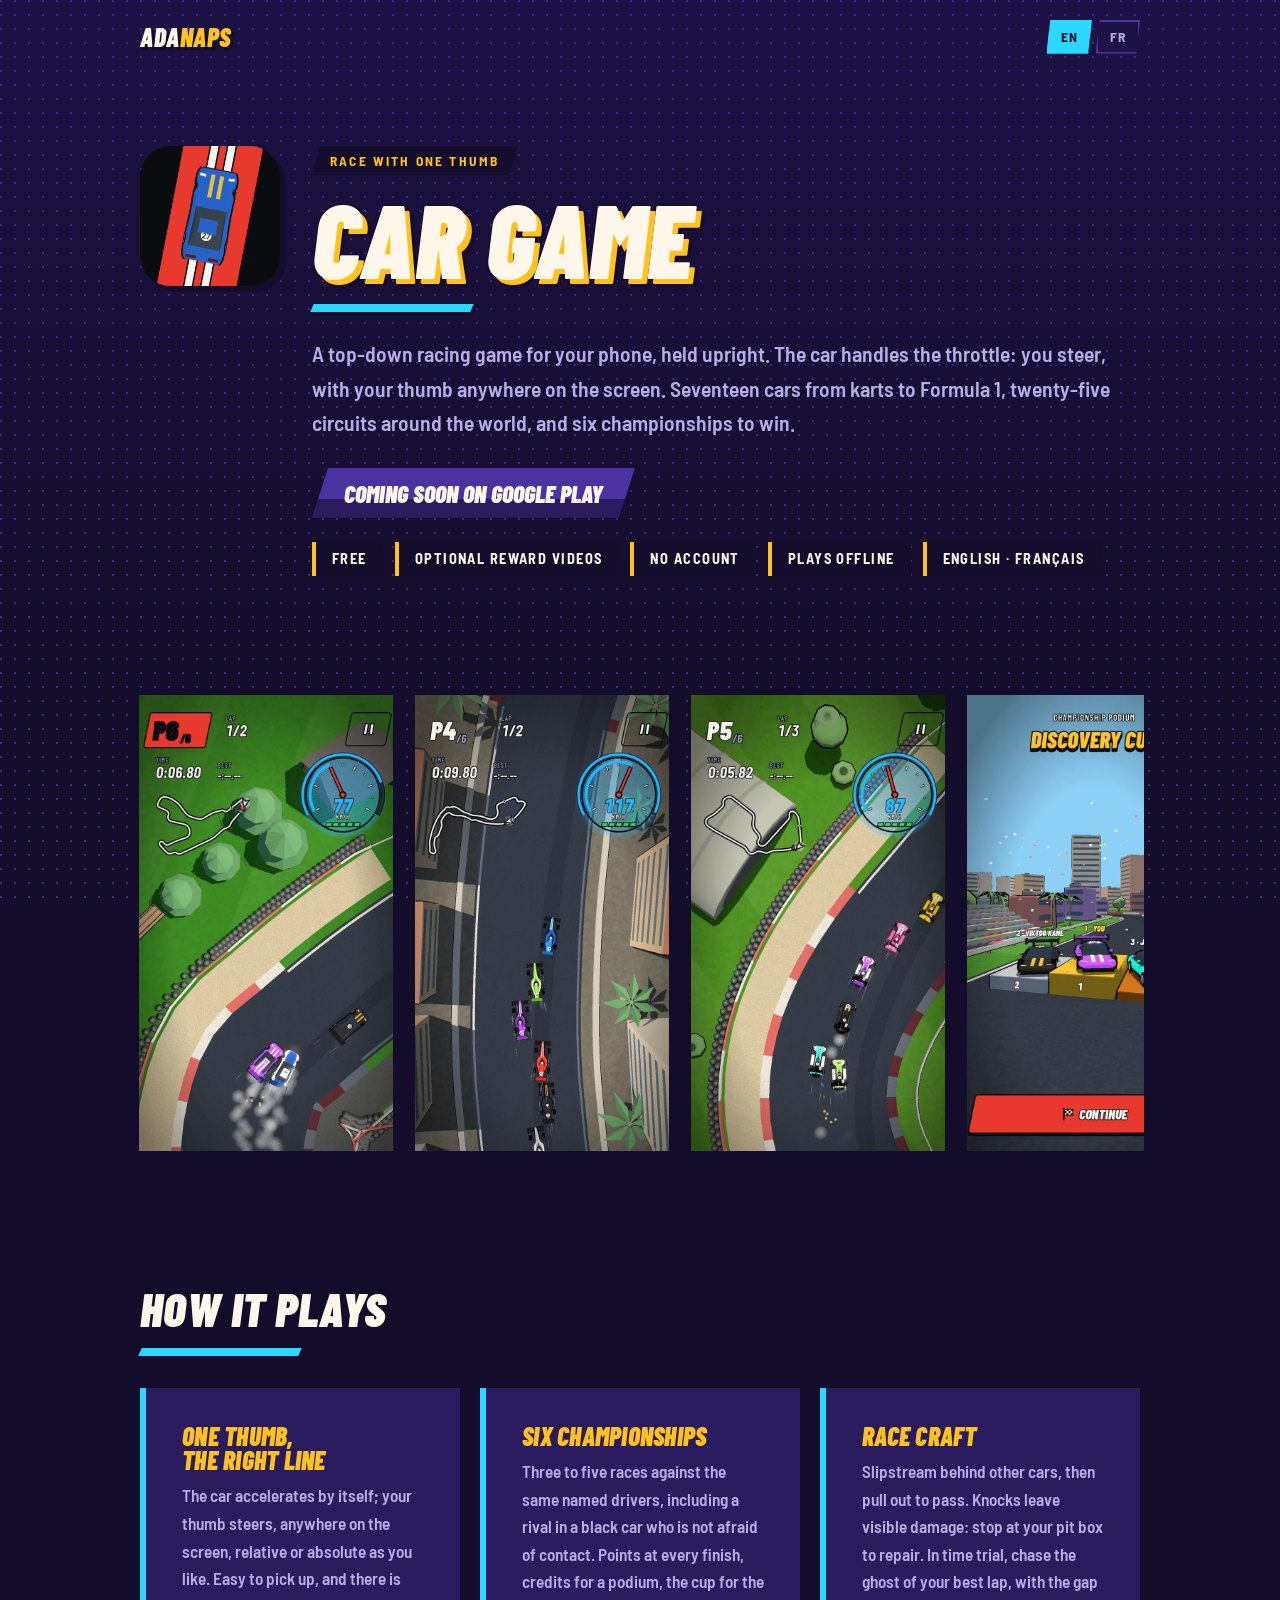
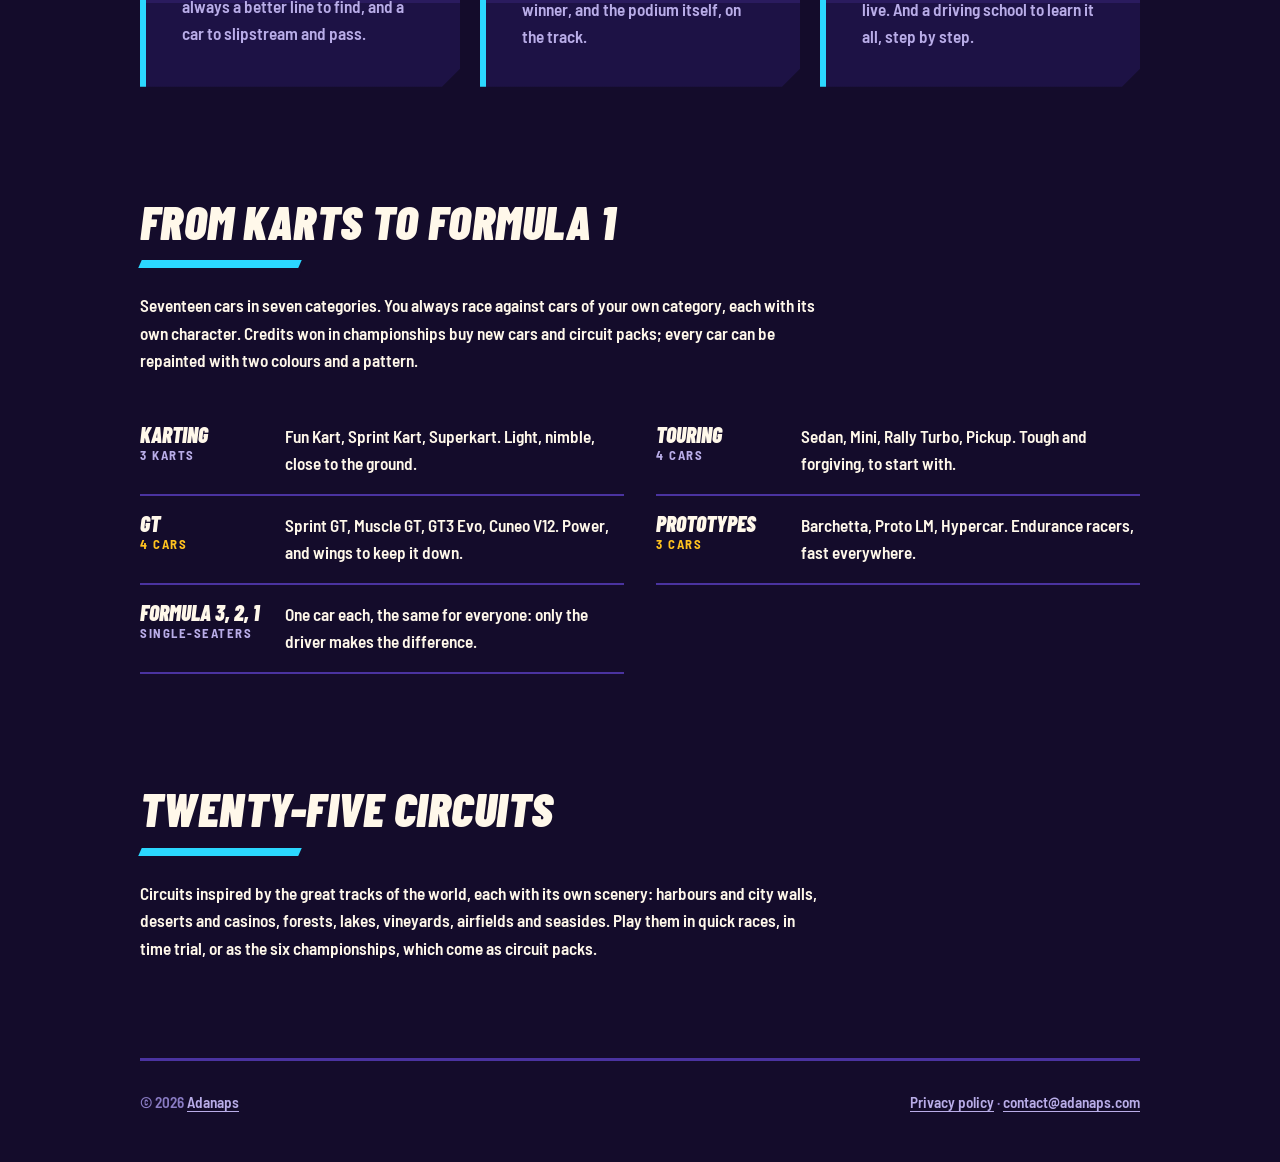
==== cargame/index.html @ efa06c3b "Car Game: the game's page, and its card on the studio page Co-Authored-By: Claude Opus 5.5 <noreply@" ====
<!doctype html>
<html lang="en">
<head>
	<meta charset="utf-8">
	<meta name="viewport" content="width=device-width, initial-scale=1, viewport-fit=cover">
	<title>Car Game · Top-down racing</title>
	<meta name="title-en" content="Car Game · Top-down racing">
	<meta name="title-fr" content="Car Game · Course vue de haut">
	<meta name="description" content="Car Game is a top-down racing game for Android, played with one thumb: 17 cars from karts to Formula 1, 25 circuits, six championships. Free, no account, plays offline.">
	<meta name="theme-color" content="#140c2b">
	<meta property="og:title" content="Car Game">
	<meta property="og:description" content="Race with one thumb. A top-down racing game for Android by Adanaps.">
	<meta property="og:image" content="https://adanaps.com/cargame/img/icon.png">
	<link rel="icon" href="/assets/favicon.png" type="image/png">
	<link rel="apple-touch-icon" href="/assets/apple-touch-icon.png">
	<link rel="preload" href="/assets/fonts/BarlowCondensed-BlackItalic.woff2" as="font" type="font/woff2" crossorigin>
	<link rel="stylesheet" href="/assets/site.css">
	<script src="/assets/site.js"></script>
</head>
<body>
	<header class="wrap top">
		<a class="wordmark" href="/">Ada<span>naps</span></a>
		<div class="lang" role="group" aria-label="Language">
			<button type="button" data-lang="en" aria-pressed="true">EN</button>
			<button type="button" data-lang="fr" aria-pressed="false">FR</button>
		</div>
	</header>

	<main class="wrap">
		<div class="game-hero">
			<img class="icon" src="img/icon.png" width="140" height="140" alt="The Car Game icon">
			<div>
				<span class="kicker l-en" lang="en">Race with one thumb</span>
				<span class="kicker l-fr" lang="fr">La course, d'un seul pouce</span>
				<h1 class="logo" style="margin-top: 14px;">Car Game</h1>
				<div class="slash"></div>
				<p class="lede l-en" lang="en">A top-down racing game for your phone, held upright. The car handles the throttle: you steer, with your thumb anywhere on the screen. Seventeen cars from karts to Formula 1, twenty-five circuits around the world, and six championships to win.</p>
				<p class="lede l-fr" lang="fr">Un jeu de course vu de haut, pour le téléphone tenu droit. La voiture gère l'accélérateur : tu diriges, le pouce n'importe où sur l'écran. Dix-sept voitures du kart à la Formule 1, vingt-cinq circuits autour du monde, et six championnats à gagner.</p>
				<div class="actions" style="margin-top: 28px;">
					<span class="button soon l-en" lang="en">Coming soon on Google Play</span>
					<span class="button soon l-fr" lang="fr">Bientôt sur Google Play</span>
				</div>
				<ul class="facts">
					<li class="l-en" lang="en">Free</li><li class="l-fr" lang="fr">Gratuit</li>
					<li class="l-en" lang="en">Optional reward videos</li><li class="l-fr" lang="fr">Vidéos récompensées facultatives</li>
					<li class="l-en" lang="en">No account</li><li class="l-fr" lang="fr">Sans compte</li>
					<li class="l-en" lang="en">Plays offline</li><li class="l-fr" lang="fr">Hors ligne</li>
					<li>English · Français</li>
				</ul>
			</div>
		</div>

		<section>
			<div class="shots l-en" lang="en" tabindex="0" aria-label="Screenshots">
				<img src="img/1-gt-en.webp" width="720" height="1280" loading="lazy" alt="A pack of GT cars in the first corner of the Ardennes circuit">
				<img src="img/2-formula-1-en.webp" width="720" height="1280" loading="lazy" alt="Formula 1 cars bumping wheels between the buildings of a city circuit">
				<img src="img/4-karting-en.webp" width="720" height="1280" loading="lazy" alt="Karts sliding through a corner, past the kerbs and the tyre walls">
				<img src="img/7-podium-en.webp" width="720" height="1280" loading="lazy" alt="The championship podium, under confetti">
				<img src="img/6-time-attack-en.webp" width="720" height="1280" loading="lazy" alt="Time trial: the ghost of the best lap, just behind the car">
				<img src="img/3-garage-en.webp" width="720" height="1280" loading="lazy" alt="The garage: the Hypercar on its turntable, with its stats">
				<img src="img/8-menu-en.webp" width="720" height="1280" loading="lazy" alt="The main menu, with a Formula 1 on its turntable">
			</div>
			<div class="shots l-fr" lang="fr" tabindex="0" aria-label="Captures d'écran">
				<img src="img/1-gt-fr.webp" width="720" height="1280" loading="lazy" alt="Un peloton de GT dans le premier virage du circuit des Ardennes">
				<img src="img/2-formula-1-fr.webp" width="720" height="1280" loading="lazy" alt="Des Formule 1 au contact entre les immeubles d'un circuit urbain">
				<img src="img/4-karting-fr.webp" width="720" height="1280" loading="lazy" alt="Des karts en glisse dans un virage, le long des vibreurs et des pneus">
				<img src="img/7-podium-fr.webp" width="720" height="1280" loading="lazy" alt="Le podium du championnat, sous les confettis">
				<img src="img/6-time-attack-fr.webp" width="720" height="1280" loading="lazy" alt="Le contre-la-montre : le fantôme du meilleur tour, juste derrière la voiture">
				<img src="img/3-garage-fr.webp" width="720" height="1280" loading="lazy" alt="Le garage : l'Hypercar sur son plateau, avec ses caractéristiques">
				<img src="img/8-menu-fr.webp" width="720" height="1280" loading="lazy" alt="Le menu principal, avec une Formule 1 sur son plateau">
			</div>
		</section>

		<section>
			<h2 class="l-en" lang="en">How it plays</h2>
			<h2 class="l-fr" lang="fr">Le jeu</h2>
			<div class="slash"></div>
			<div class="features">
				<div class="plate">
					<h3 class="l-en" lang="en">One thumb, the right line</h3>
					<h3 class="l-fr" lang="fr">Un pouce, la bonne trajectoire</h3>
					<p class="l-en" lang="en">The car accelerates by itself; your thumb steers, anywhere on the screen, relative or absolute as you like. Easy to pick up, and there is always a better line to find, and a car to slipstream and pass.</p>
					<p class="l-fr" lang="fr">La voiture accélère toute seule ; ton pouce dirige, n'importe où sur l'écran, en relatif ou en absolu, comme tu préfères. Facile à prendre en main, et il y a toujours une meilleure trajectoire à trouver, et une voiture à aspirer pour la doubler.</p>
				</div>
				<div class="plate">
					<h3 class="l-en" lang="en">Six championships</h3>
					<h3 class="l-fr" lang="fr">Six championnats</h3>
					<p class="l-en" lang="en">Three to five races against the same named drivers, including a rival in a black car who is not afraid of contact. Points at every finish, credits for a podium, the cup for the winner, and the podium itself, on the track.</p>
					<p class="l-fr" lang="fr">De trois à cinq courses face aux mêmes pilotes, dont un rival en voiture noire qui n'a pas peur du contact. Des points à chaque arrivée, des crédits pour un podium, la coupe pour le vainqueur, et le podium lui-même, sur la piste.</p>
				</div>
				<div class="plate">
					<h3 class="l-en" lang="en">Race craft</h3>
					<h3 class="l-fr" lang="fr">L'art de la course</h3>
					<p class="l-en" lang="en">Slipstream behind other cars, then pull out to pass. Knocks leave visible damage: stop at your pit box to repair. In time trial, chase the ghost of your best lap, with the gap live. And a driving school to learn it all, step by step.</p>
					<p class="l-fr" lang="fr">L'aspiration derrière les autres voitures, puis tu déboîtes pour doubler. Les chocs laissent des dégâts visibles : arrête-toi à ton stand pour réparer. En contre-la-montre, chasse le fantôme de ton meilleur tour, avec l'écart en direct. Et une auto-école pour tout apprendre, étape par étape.</p>
				</div>
			</div>
		</section>

		<section>
			<h2 class="l-en" lang="en">From karts to Formula 1</h2>
			<h2 class="l-fr" lang="fr">Du kart à la Formule 1</h2>
			<div class="slash"></div>
			<p class="l-en" lang="en">Seventeen cars in seven categories. You always race against cars of your own category, each with its own character. Credits won in championships buy new cars and circuit packs; every car can be repainted with two colours and a pattern.</p>
			<p class="l-fr" lang="fr">Dix-sept voitures dans sept catégories. Tu cours toujours contre des voitures de ta catégorie, chacune avec son caractère. Les crédits gagnés en championnat achètent de nouvelles voitures et des packs de circuits ; chaque voiture se repeint avec deux couleurs et un motif.</p>
			<ul class="ships">
				<li><b>Karting<span class="power">3 karts</span></b>
					<span class="l-en" lang="en">Fun Kart, Sprint Kart, Superkart. Light, nimble, close to the ground.</span>
					<span class="l-fr" lang="fr">Kart Loisir, Kart Sprint, Superkart. Légers, vifs, au ras du sol.</span></li>
				<li><b class="l-en" lang="en">Touring<span class="power">4 cars</span></b><b class="l-fr" lang="fr">Tourisme<span class="power">4 voitures</span></b>
					<span class="l-en" lang="en">Sedan, Mini, Rally Turbo, Pickup. Tough and forgiving, to start with.</span>
					<span class="l-fr" lang="fr">Berline, Mini, Rallye Turbo, Pick-up. Solides et indulgentes, pour débuter.</span></li>
				<li><b>GT<span class="power l-en" lang="en">4 cars</span><span class="power l-fr" lang="fr">4 voitures</span></b>
					<span class="l-en" lang="en">Sprint GT, Muscle GT, GT3 Evo, Cuneo V12. Power, and wings to keep it down.</span>
					<span class="l-fr" lang="fr">Sprint GT, Muscle GT, GT3 Evo, Cuneo V12. De la puissance, et des ailerons pour la garder au sol.</span></li>
				<li><b>Prototypes<span class="power l-en" lang="en">3 cars</span><span class="power l-fr" lang="fr">3 voitures</span></b>
					<span class="l-en" lang="en">Barchetta, Proto LM, Hypercar. Endurance racers, fast everywhere.</span>
					<span class="l-fr" lang="fr">Barchetta, Proto LM, Hypercar. Des voitures d'endurance, rapides partout.</span></li>
				<li><b class="l-en" lang="en">Formula 3, 2, 1<span class="power">Single-seaters</span></b><b class="l-fr" lang="fr">Formule 3, 2, 1<span class="power">Monoplaces</span></b>
					<span class="l-en" lang="en">One car each, the same for everyone: only the driver makes the difference.</span>
					<span class="l-fr" lang="fr">Une voiture chacune, la même pour tous : seul le pilote fait la différence.</span></li>
			</ul>
		</section>

		<section>
			<h2 class="l-en" lang="en">Twenty-five circuits</h2>
			<h2 class="l-fr" lang="fr">Vingt-cinq circuits</h2>
			<div class="slash"></div>
			<p class="l-en" lang="en">Circuits inspired by the great tracks of the world, each with its own scenery: harbours and city walls, deserts and casinos, forests, lakes, vineyards, airfields and seasides. Play them in quick races, in time trial, or as the six championships, which come as circuit packs.</p>
			<p class="l-fr" lang="fr">Des circuits inspirés des grands tracés du monde, chacun avec son décor : ports et remparts, déserts et casinos, forêts, lacs, vignes, aérodromes et bords de mer. À courir en course rapide, en contre-la-montre, ou dans les six championnats, qui sont autant de packs de circuits.</p>
		</section>
	</main>

	<footer class="wrap bottom">
		<span>© 2026 <a href="/">Adanaps</a></span>
		<span>
			<a href="privacy/" class="l-en" lang="en">Privacy policy</a>
			<a href="privacy/" class="l-fr" lang="fr">Politique de confidentialité</a>
			· <a href="mailto:contact@adanaps.com">contact@adanaps.com</a>
		</span>
	</footer>
</body>
</html>
---- assets/site.css ----
/* Adanaps: the colours, type and slanted plates of OVERPOWER, the studio's first game. */

@font-face {
	font-family: "Barlow Condensed";
	src: url("fonts/BarlowCondensed-BlackItalic.woff2") format("woff2");
	font-weight: 900;
	font-style: italic;
	font-display: swap;
}
@font-face {
	font-family: "Barlow Semi Condensed";
	src: url("fonts/BarlowSemiCondensed-SemiBold.woff2") format("woff2");
	font-weight: 600;
	font-display: swap;
}
@font-face {
	font-family: "Barlow Semi Condensed";
	src: url("fonts/BarlowSemiCondensed-Bold.woff2") format("woff2");
	font-weight: 700;
	font-display: swap;
}

:root {
	color-scheme: dark;
	--ink: #140c2b;
	--night: #2a1b5e;
	--night-shade: #1d1245;
	--night-light: #4a33a0;
	--dots: #3b2884;
	--text: #fff8ea;
	--mist: #b9ade8;
	--dim: #8a7cc4;
	--cyan: #2bd8ff;
	--amber: #ffc21f;
	--amber-shade: #e07800;
	--magenta: #ff4fbe;
	--display: "Barlow Condensed", "Arial Narrow", "Roboto Condensed", sans-serif-condensed, Impact, sans-serif;
	--body: "Barlow Semi Condensed", "Segoe UI", Roboto, "Helvetica Neue", Arial, sans-serif;
	--gutter: clamp(16px, 5vw, 40px);
	--slant: 4%;
}

* { box-sizing: border-box; }

html { background: var(--ink); }

body {
	margin: 0;
	background:
		radial-gradient(circle at 1px 1px, var(--dots) 1.2px, transparent 1.6px) 0 0 / 14px 14px,
		linear-gradient(180deg, var(--night-shade), var(--ink) 70%);
	background-attachment: fixed;
	color: var(--text);
	font: 600 1.075rem/1.6 var(--body);
	-webkit-font-smoothing: antialiased;
}

a { color: var(--cyan); text-underline-offset: 0.18em; }
a:hover { color: var(--text); }
img { max-width: 100%; height: auto; display: block; }

.wrap {
	max-width: 1080px;
	margin: 0 auto;
	padding-inline: var(--gutter);
}

/* --- Header and footer --- */

.top {
	display: flex;
	align-items: center;
	justify-content: space-between;
	gap: 16px;
	padding-block: 20px;
}
.wordmark {
	font: italic 900 1.6rem/1 var(--display);
	letter-spacing: 0.02em;
	text-transform: uppercase;
	color: var(--text);
	text-decoration: none;
	text-shadow: 3px 3px 0 var(--ink);
}
.wordmark span { color: var(--amber); }
.lang {
	display: flex;
	gap: 4px;
}
.lang button {
	font: 700 0.85rem/1 var(--body);
	letter-spacing: 0.08em;
	padding: 8px 12px;
	border: 2px solid var(--night-light);
	background: var(--night-shade);
	color: var(--mist);
	cursor: pointer;
	clip-path: polygon(8% 0, 100% 0, 92% 100%, 0 100%);
}
.lang button[aria-pressed="true"] {
	background: var(--cyan);
	border-color: var(--cyan);
	color: var(--ink);
}

.bottom {
	margin-top: 96px;
	padding-block: 32px 48px;
	/* The rule over the footer, as wide as the text under it. */
	background: linear-gradient(var(--night-light), var(--night-light)) top center / calc(100% - 2 * var(--gutter)) 3px no-repeat;
	color: var(--dim);
	font-size: 0.95rem;
	display: flex;
	flex-wrap: wrap;
	gap: 8px 32px;
	justify-content: space-between;
}
.bottom a { color: var(--mist); }

/* Both languages are in each page; the one not chosen is hidden. */
html:not(.fr) .l-fr, html.fr .l-en { display: none !important; }

/* --- Type --- */

h1, h2, h3, .display {
	font-family: var(--display);
	font-style: italic;
	font-weight: 900;
	text-transform: uppercase;
	line-height: 0.95;
	letter-spacing: 0.01em;
	text-wrap: balance;
	margin: 0;
}
h1 { font-size: clamp(3rem, 12vw, 6.5rem); }
h2 { font-size: clamp(2rem, 6vw, 3rem); }
h3 { font-size: 1.6rem; }

/* The logo's treatment: paper letters over a gold copy, outlined in ink. */
.logo {
	color: var(--text);
	text-shadow:
		0.045em 0.045em 0 var(--amber),
		0.075em 0.075em 0 var(--ink);
	-webkit-text-stroke: 0.02em var(--ink);
	paint-order: stroke fill;
}

.kicker {
	display: inline-block;
	font: 700 0.85rem/1 var(--body);
	letter-spacing: 0.16em;
	text-transform: uppercase;
	color: var(--amber);
	background: var(--ink);
	padding: 8px 18px;
	clip-path: polygon(4% 0, 100% 0, 96% 100%, 0 100%);
}

.lede {
	font-size: clamp(1.15rem, 2.6vw, 1.35rem);
	color: var(--mist);
	max-width: 38em;
	margin: 0;
}

p { max-width: 40em; }

/* The slash under a heading. */
.slash {
	width: 160px;
	height: 8px;
	margin-block: 16px 24px;
	background: var(--cyan);
	box-shadow: 4px 4px 0 var(--ink);
	transform: skewX(-24deg);
}

/* --- Plates --- */

.plate {
	position: relative;
	/* Flat fill, with the shade tone on the lower part, as the game draws its plates. */
	background: linear-gradient(180deg, var(--night) 72%, var(--night-shade) 72%);
	padding: clamp(20px, 4vw, 36px);
	border-left: 6px solid var(--cyan);
	clip-path: polygon(0 0, 100% 0, 100% calc(100% - 18px), calc(100% - 18px) 100%, 0 100%);
}

.button {
	display: inline-flex;
	align-items: center;
	gap: 10px;
	font: italic 900 1.5rem/1 var(--display);
	text-transform: uppercase;
	text-decoration: none;
	color: var(--ink);
	background: linear-gradient(180deg, var(--cyan) 62%, #1597d8 62%);
	padding: 14px 32px 12px;
	clip-path: polygon(5% 0, 100% 0, 95% 100%, 0 100%);
}
.button:hover { color: var(--ink); filter: brightness(1.08); }
.button.soon {
	background: linear-gradient(180deg, var(--night-light) 62%, var(--night) 62%);
	color: var(--text);
	cursor: default;
}

section { margin-top: clamp(64px, 10vw, 112px); }

/* --- Studio page --- */

.hero { padding-block: clamp(48px, 10vw, 120px) 0; }
.hero h1 { margin-top: 16px; }

.game-card {
	display: grid;
	grid-template-columns: auto 1fr;
	gap: clamp(20px, 4vw, 40px);
	align-items: center;
	text-decoration: none;
	color: inherit;
}
.game-card:hover h3 { color: var(--amber); }
.game-card + .game-card { margin-top: 24px; }
.game-card img {
	width: clamp(96px, 20vw, 160px);
	border-radius: 22%;
	box-shadow: 6px 6px 0 var(--ink);
}
.game-card > div { min-width: 0; }
.game-card p { margin: 8px 0 0; color: var(--mist); }
.game-card .tag { color: var(--amber); font: 700 0.85rem/1 var(--body); letter-spacing: 0.14em; text-transform: uppercase; }

/* --- Game page --- */

.game-hero {
	display: grid;
	grid-template-columns: minmax(0, 1fr);
	gap: 32px;
	padding-top: clamp(32px, 6vw, 72px);
}
.game-hero .icon {
	width: clamp(96px, 18vw, 140px);
	border-radius: 22%;
	box-shadow: 6px 6px 0 var(--ink);
}
.game-hero .actions { display: flex; flex-wrap: wrap; gap: 12px 20px; align-items: center; }
.game-hero .note { color: var(--dim); font-size: 0.95rem; }

.shots {
	display: grid;
	grid-auto-flow: column;
	grid-auto-columns: min(62vw, 260px);
	gap: 16px;
	overflow-x: auto;
	scroll-snap-type: x mandatory;
	padding: 4px 4px 20px;
	margin-inline: -4px;
}
.shots img {
	scroll-snap-align: start;
	aspect-ratio: 9 / 16;
	object-fit: cover;
	width: 100%;
	border: 3px solid var(--ink);
	box-shadow: 6px 6px 0 var(--ink);
}

.features {
	display: grid;
	grid-template-columns: repeat(auto-fit, minmax(min(100%, 300px), 1fr));
	gap: 20px;
	margin-top: 32px;
}
.features .plate h3 { color: var(--amber); margin-bottom: 10px; }
.features .plate p { margin: 0; color: var(--mist); }

.ships {
	list-style: none;
	padding: 0;
	margin: 32px 0 0;
	display: grid;
	grid-template-columns: repeat(auto-fit, minmax(min(100%, 320px), 1fr));
	gap: 0 32px;
}
.ships li {
	display: grid;
	grid-template-columns: 7.5em minmax(0, 1fr);
	gap: 16px;
	padding-block: 16px;
	border-bottom: 2px solid var(--night-light);
}
.ships b {
	font: italic 900 1.35rem/1.1 var(--display);
	text-transform: uppercase;
}
.ships .power {
	display: block;
	font: 700 0.8rem/1.3 var(--body);
	letter-spacing: 0.12em;
	text-transform: uppercase;
	color: var(--amber);
}
.ships span:last-child { color: var(--mist); }

.facts {
	display: flex;
	flex-wrap: wrap;
	gap: 12px;
	padding: 0;
	margin: 24px 0 0;
	list-style: none;
}
.facts li {
	font: 700 0.9rem/1 var(--body);
	letter-spacing: 0.1em;
	text-transform: uppercase;
	padding: 10px 16px;
	background: var(--ink);
	color: var(--text);
	border-left: 4px solid var(--amber);
}

/* --- Policy page --- */

.policy { max-width: 46em; }
.policy h2 { font-size: clamp(1.6rem, 4.5vw, 2.2rem); margin-top: 48px; color: var(--amber); }
.policy li { margin-block: 6px; }
.policy .updated { color: var(--dim); }

@media (min-width: 820px) {
	.game-hero { grid-template-columns: auto minmax(0, 1fr); align-items: start; }
}
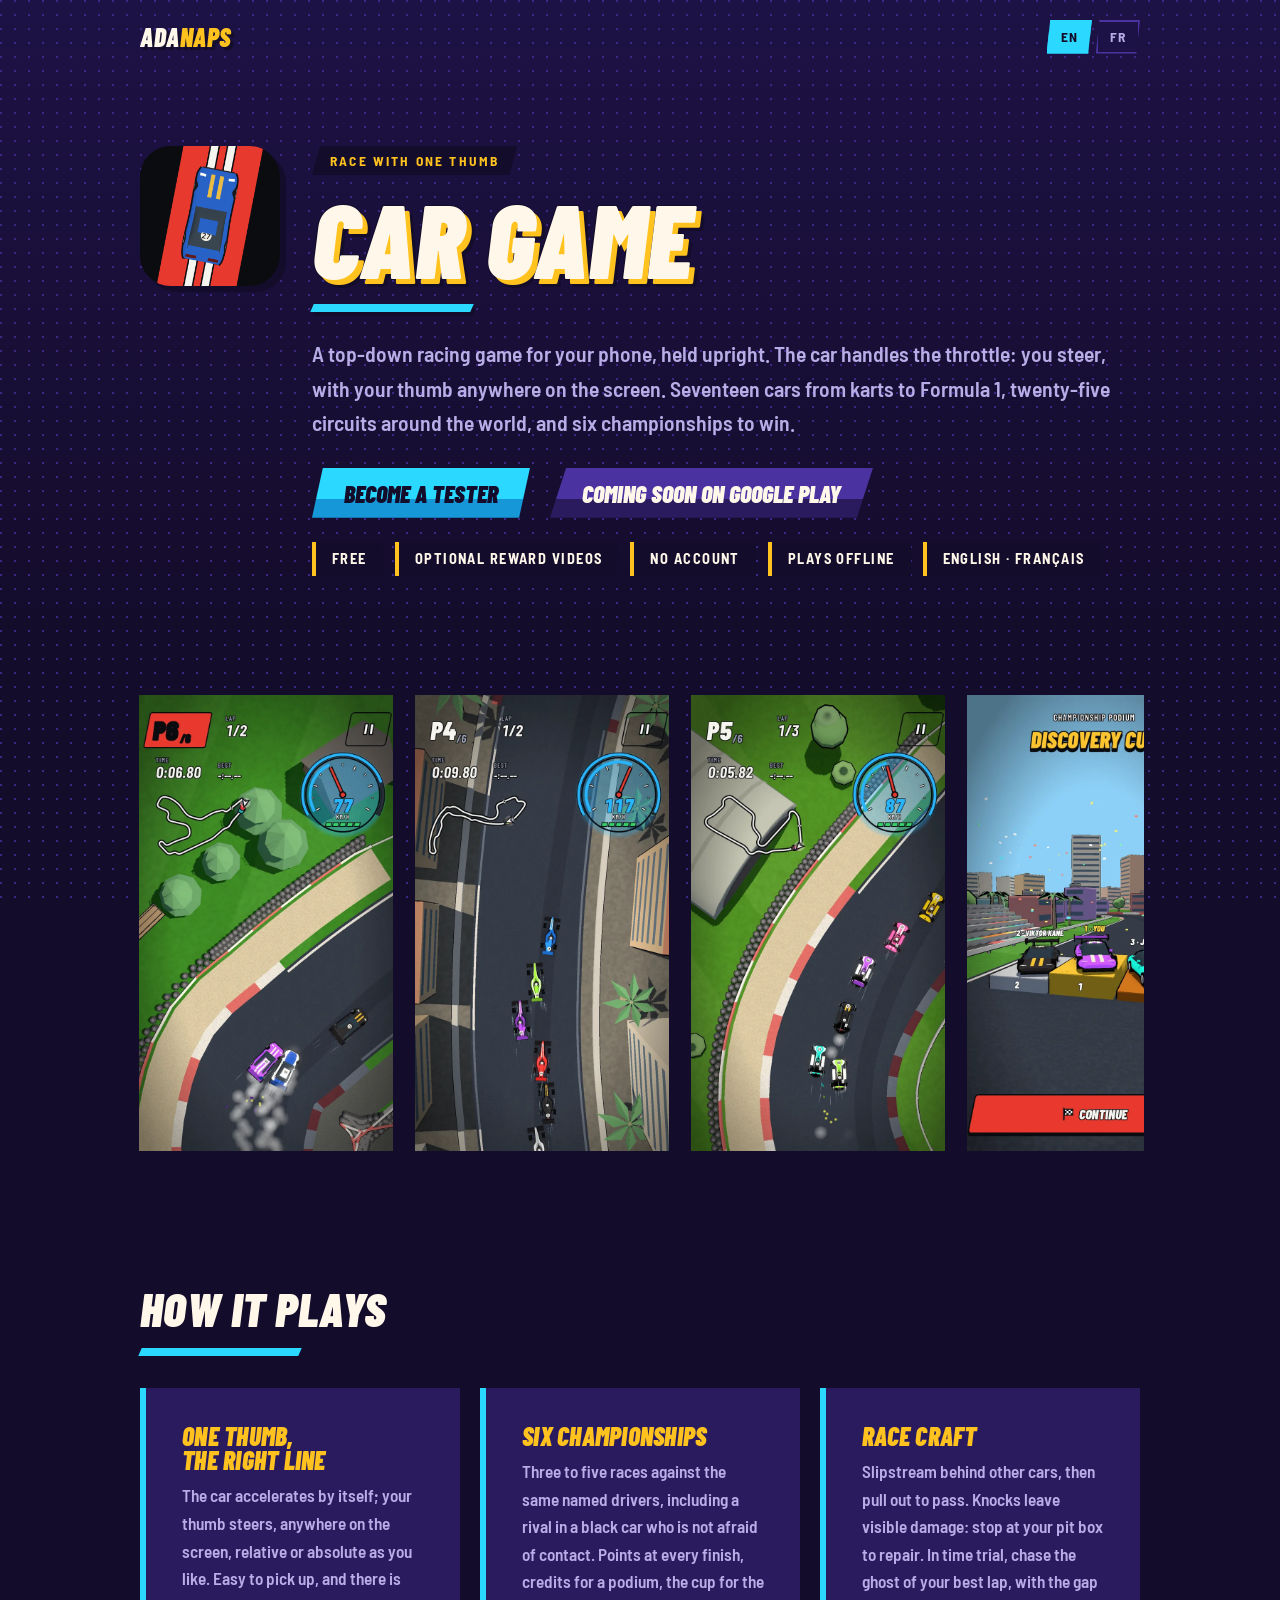
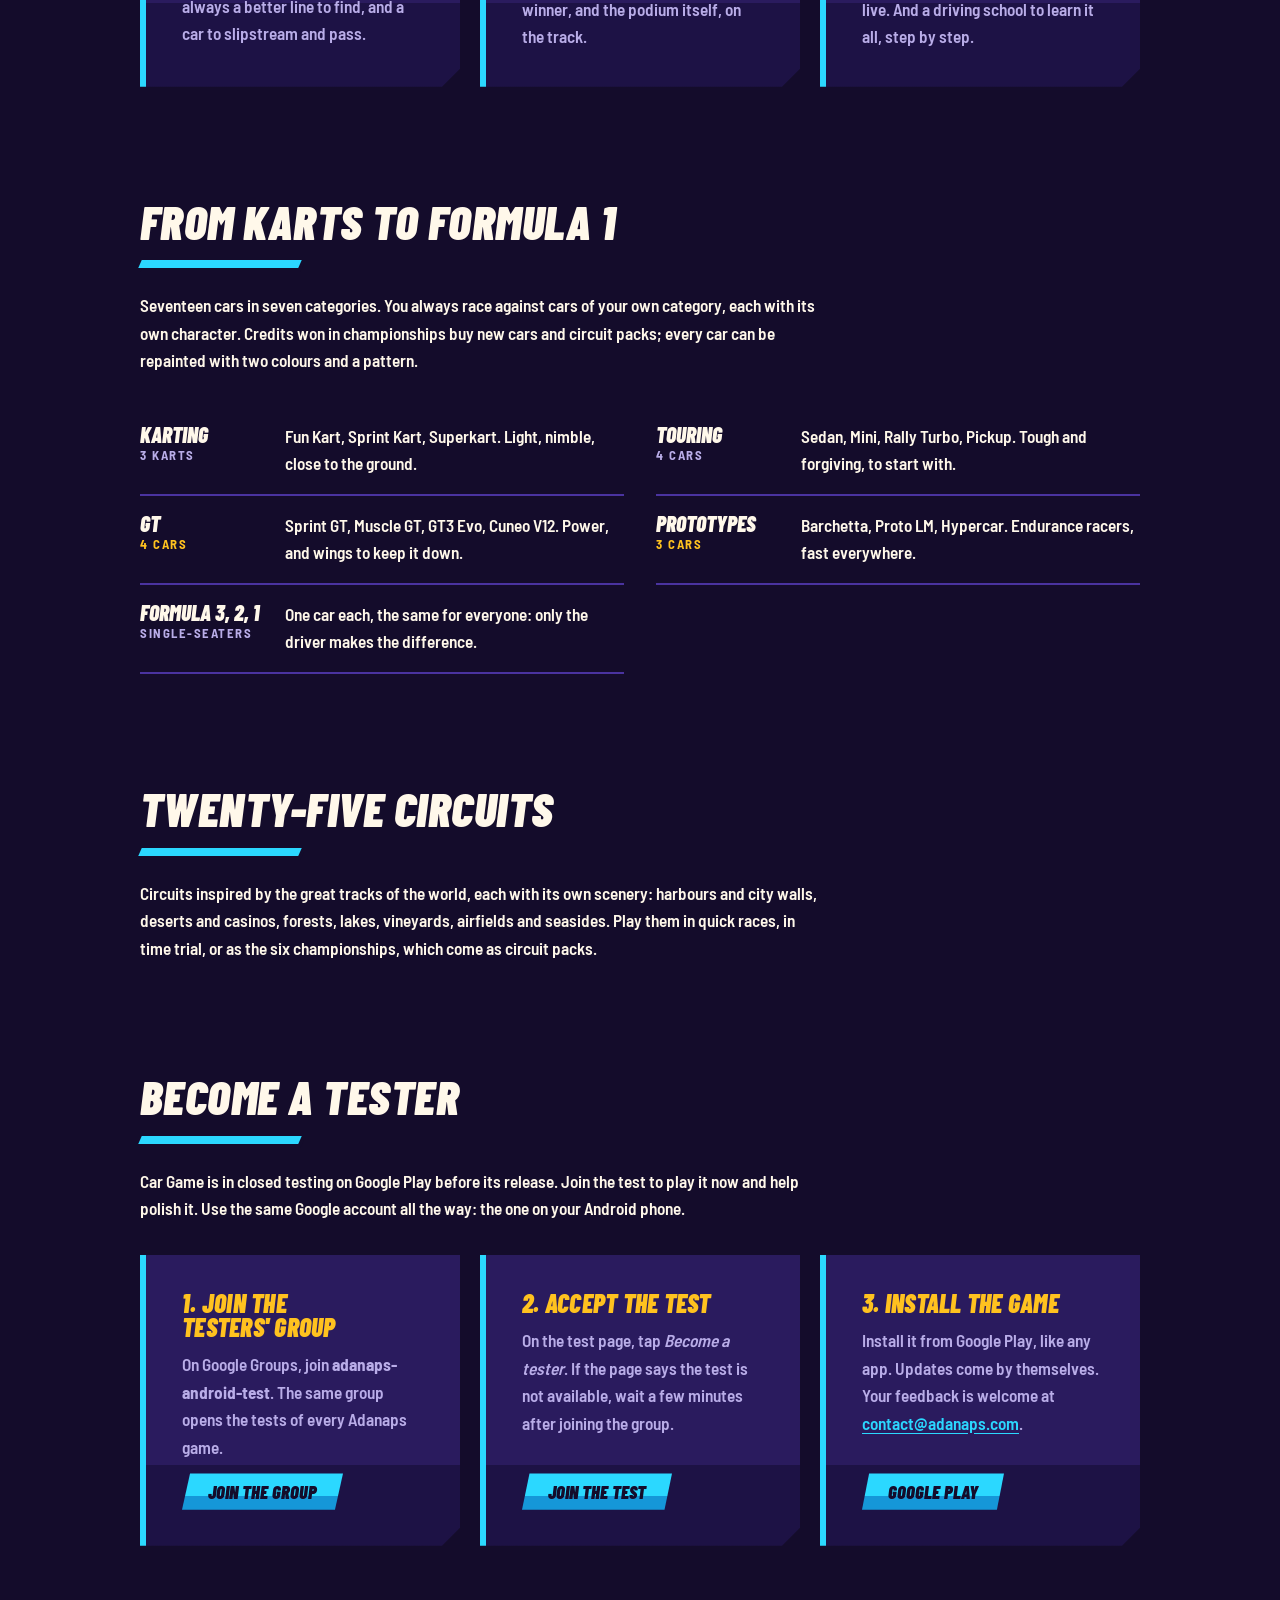
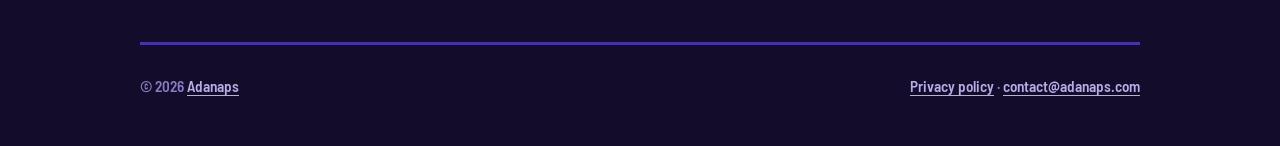
==== commit 5bb220ff: "Become a tester: closed test steps on both game pages, links on the cards Each game page gets a "Bec" ====
--- a/cargame/index.html
+++ b/cargame/index.html
@@ -37,6 +37,7 @@
 				<p class="lede l-en" lang="en">A top-down racing game for your phone, held upright. The car handles the throttle: you steer, with your thumb anywhere on the screen. Seventeen cars from karts to Formula 1, twenty-five circuits around the world, and six championships to win.</p>
 				<p class="lede l-fr" lang="fr">Un jeu de course vu de haut, pour le téléphone tenu droit. La voiture gère l'accélérateur : tu diriges, le pouce n'importe où sur l'écran. Dix-sept voitures du kart à la Formule 1, vingt-cinq circuits autour du monde, et six championnats à gagner.</p>
 				<div class="actions" style="margin-top: 28px;">
+					<a class="button" href="#test"><span class="l-en" lang="en">Become a tester</span><span class="l-fr" lang="fr">Deviens testeur</span></a>
 					<span class="button soon l-en" lang="en">Coming soon on Google Play</span>
 					<span class="button soon l-fr" lang="fr">Bientôt sur Google Play</span>
 				</div>
@@ -129,6 +130,36 @@
 			<p class="l-en" lang="en">Circuits inspired by the great tracks of the world, each with its own scenery: harbours and city walls, deserts and casinos, forests, lakes, vineyards, airfields and seasides. Play them in quick races, in time trial, or as the six championships, which come as circuit packs.</p>
 			<p class="l-fr" lang="fr">Des circuits inspirés des grands tracés du monde, chacun avec son décor : ports et remparts, déserts et casinos, forêts, lacs, vignes, aérodromes et bords de mer. À courir en course rapide, en contre-la-montre, ou dans les six championnats, qui sont autant de packs de circuits.</p>
 		</section>
+		<section id="test">
+			<h2 class="l-en" lang="en">Become a tester</h2>
+			<h2 class="l-fr" lang="fr">Deviens testeur</h2>
+			<div class="slash"></div>
+			<p class="l-en" lang="en">Car Game is in closed testing on Google Play before its release. Join the test to play it now and help polish it. Use the same Google account all the way: the one on your Android phone.</p>
+			<p class="l-fr" lang="fr">Car Game est en test fermé sur Google Play avant sa sortie. Rejoins le test pour y jouer dès maintenant et aider à le peaufiner. Utilise le même compte Google du début à la fin : celui de ton téléphone Android.</p>
+			<ol class="steps">
+				<li class="plate">
+					<h3 class="l-en" lang="en">Join the testers' group</h3>
+					<h3 class="l-fr" lang="fr">Rejoins le groupe des testeurs</h3>
+					<p class="l-en" lang="en">On Google Groups, join <b>adanaps-android-test</b>. The same group opens the tests of every Adanaps game.</p>
+					<p class="l-fr" lang="fr">Sur Google Groups, rejoins <b>adanaps-android-test</b>. Le même groupe ouvre les tests de tous les jeux Adanaps.</p>
+					<a class="button small" href="https://groups.google.com/g/adanaps-android-test"><span class="l-en" lang="en">Join the group</span><span class="l-fr" lang="fr">Rejoindre le groupe</span></a>
+				</li>
+				<li class="plate">
+					<h3 class="l-en" lang="en">Accept the test</h3>
+					<h3 class="l-fr" lang="fr">Accepte le test</h3>
+					<p class="l-en" lang="en">On the test page, tap <em>Become a tester</em>. If the page says the test is not available, wait a few minutes after joining the group.</p>
+					<p class="l-fr" lang="fr">Sur la page du test, touche <em>Devenir testeur</em>. Si la page dit que le test n'est pas disponible, attends quelques minutes après avoir rejoint le groupe.</p>
+					<a class="button small" href="https://play.google.com/apps/testing/com.adanaps.cargame"><span class="l-en" lang="en">Join the test</span><span class="l-fr" lang="fr">Rejoindre le test</span></a>
+				</li>
+				<li class="plate">
+					<h3 class="l-en" lang="en">Install the game</h3>
+					<h3 class="l-fr" lang="fr">Installe le jeu</h3>
+					<p class="l-en" lang="en">Install it from Google Play, like any app. Updates come by themselves. Your feedback is welcome at <a href="mailto:contact@adanaps.com">contact@adanaps.com</a>.</p>
+					<p class="l-fr" lang="fr">Installe-le depuis Google Play, comme n'importe quelle appli. Les mises à jour arrivent toutes seules. Tes retours sont les bienvenus à <a href="mailto:contact@adanaps.com">contact@adanaps.com</a>.</p>
+					<a class="button small" href="https://play.google.com/store/apps/details?id=com.adanaps.cargame"><span class="l-en" lang="en">Google Play</span><span class="l-fr" lang="fr">Google Play</span></a>
+				</li>
+			</ol>
+		</section>
 	</main>
 
 	<footer class="wrap bottom">
--- a/assets/site.css
+++ b/assets/site.css
@@ -200,6 +200,7 @@
 	clip-path: polygon(5% 0, 100% 0, 95% 100%, 0 100%);
 }
 .button:hover { color: var(--ink); filter: brightness(1.08); }
+.button.small { font-size: 1.15rem; padding: 10px 26px 8px; }
 .button.soon {
 	background: linear-gradient(180deg, var(--night-light) 62%, var(--night) 62%);
 	color: var(--text);
@@ -221,7 +222,21 @@
 	text-decoration: none;
 	color: inherit;
 }
+.game-card { position: relative; }
 .game-card:hover h3 { color: var(--amber); }
+/* Le titre est le lien du jeu, sur toute la carte ; « Deviens testeur » passe au-dessus. */
+.game-card h3 a { color: inherit; text-decoration: none; }
+.game-card h3 a::after { content: ""; position: absolute; inset: 0; }
+.game-card .tester {
+	position: relative;
+	z-index: 1;
+	display: inline-block;
+	margin-top: 12px;
+	color: var(--cyan);
+	font: 700 0.95rem/1 var(--body);
+	letter-spacing: 0.08em;
+	text-transform: uppercase;
+}
 .game-card + .game-card { margin-top: 24px; }
 .game-card img {
 	width: clamp(96px, 20vw, 160px);
@@ -332,3 +347,20 @@
 @media (min-width: 820px) {
 	.game-hero { grid-template-columns: auto minmax(0, 1fr); align-items: start; }
 }
+
+/* --- Test fermé : trois étapes numérotées --- */
+
+.steps {
+	list-style: none;
+	counter-reset: step;
+	padding: 0;
+	margin: 32px 0 0;
+	display: grid;
+	grid-template-columns: repeat(auto-fit, minmax(min(100%, 280px), 1fr));
+	gap: 20px;
+}
+.steps li { counter-increment: step; display: flex; flex-direction: column; gap: 12px; }
+.steps h3 { color: var(--amber); }
+.steps h3::before { content: counter(step) ". "; }
+.steps p { margin: 0; color: var(--mist); flex: 1; }
+.steps .button { align-self: flex-start; }
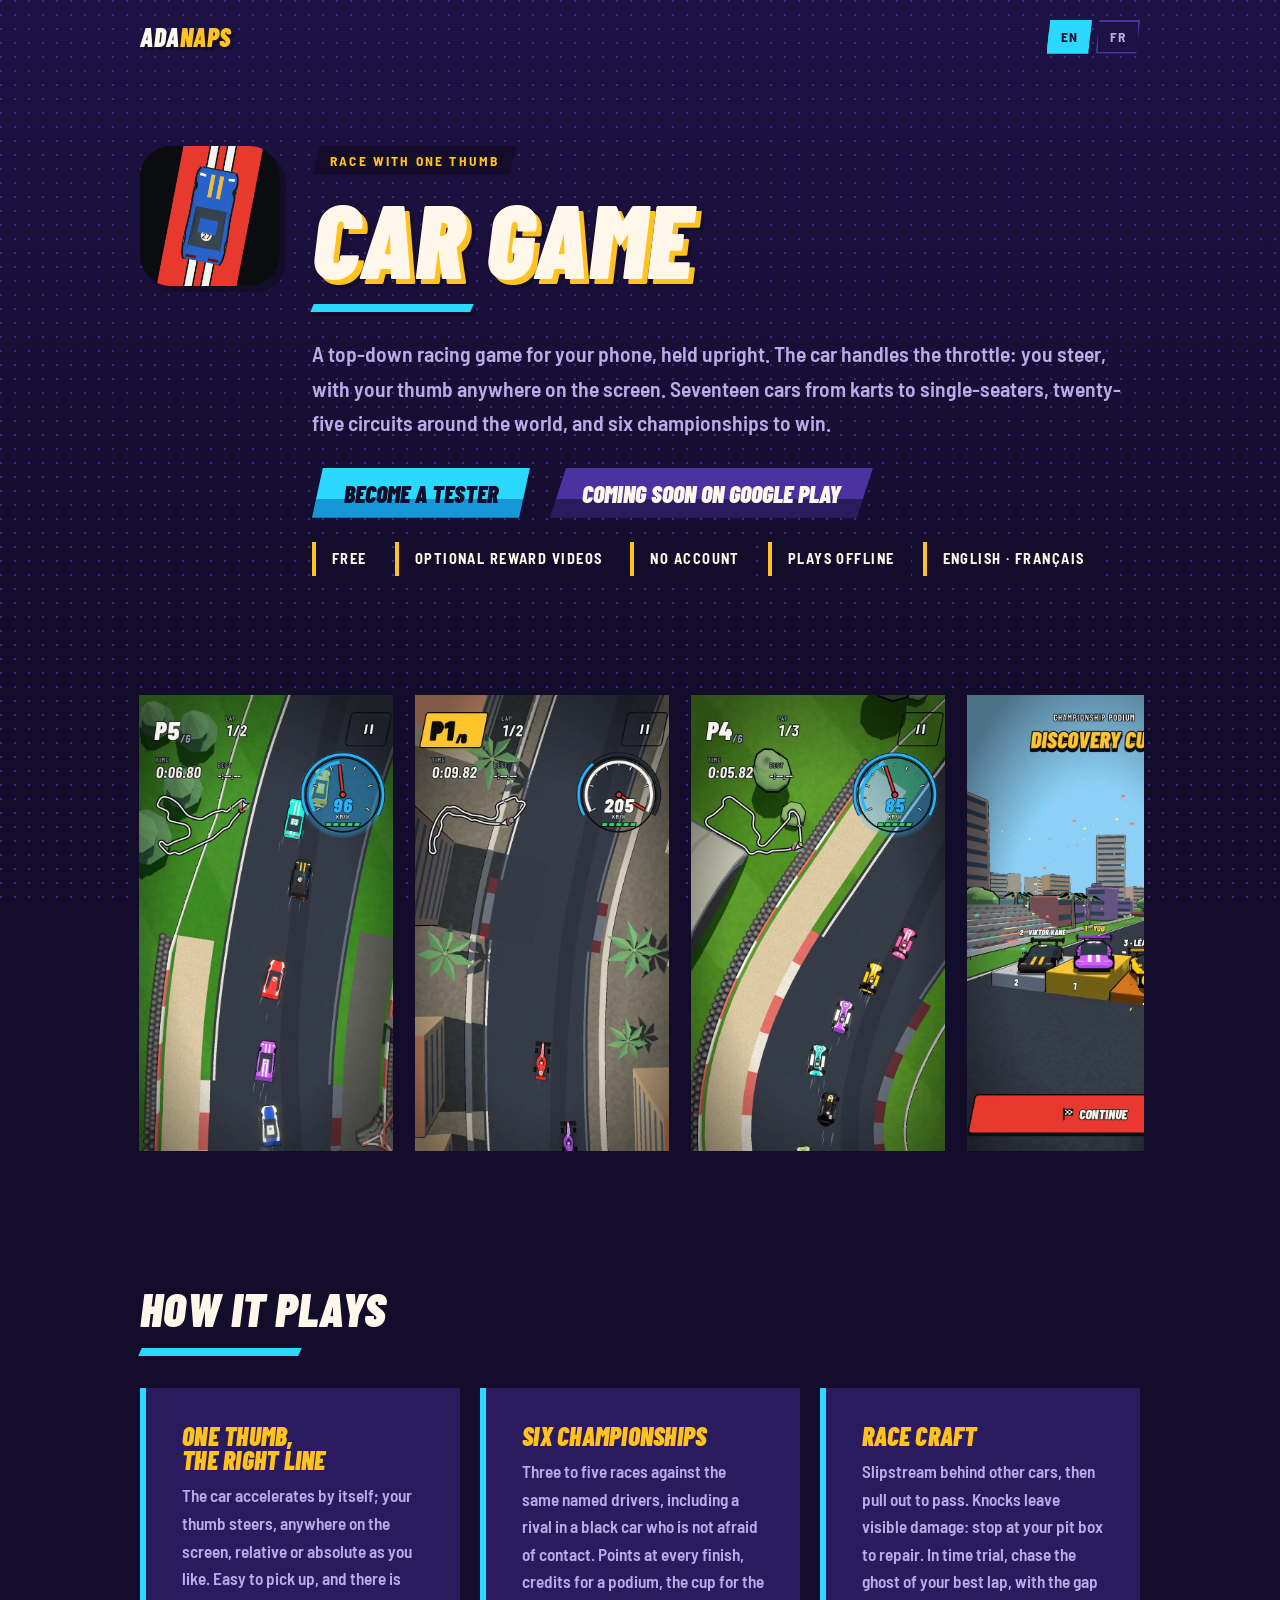
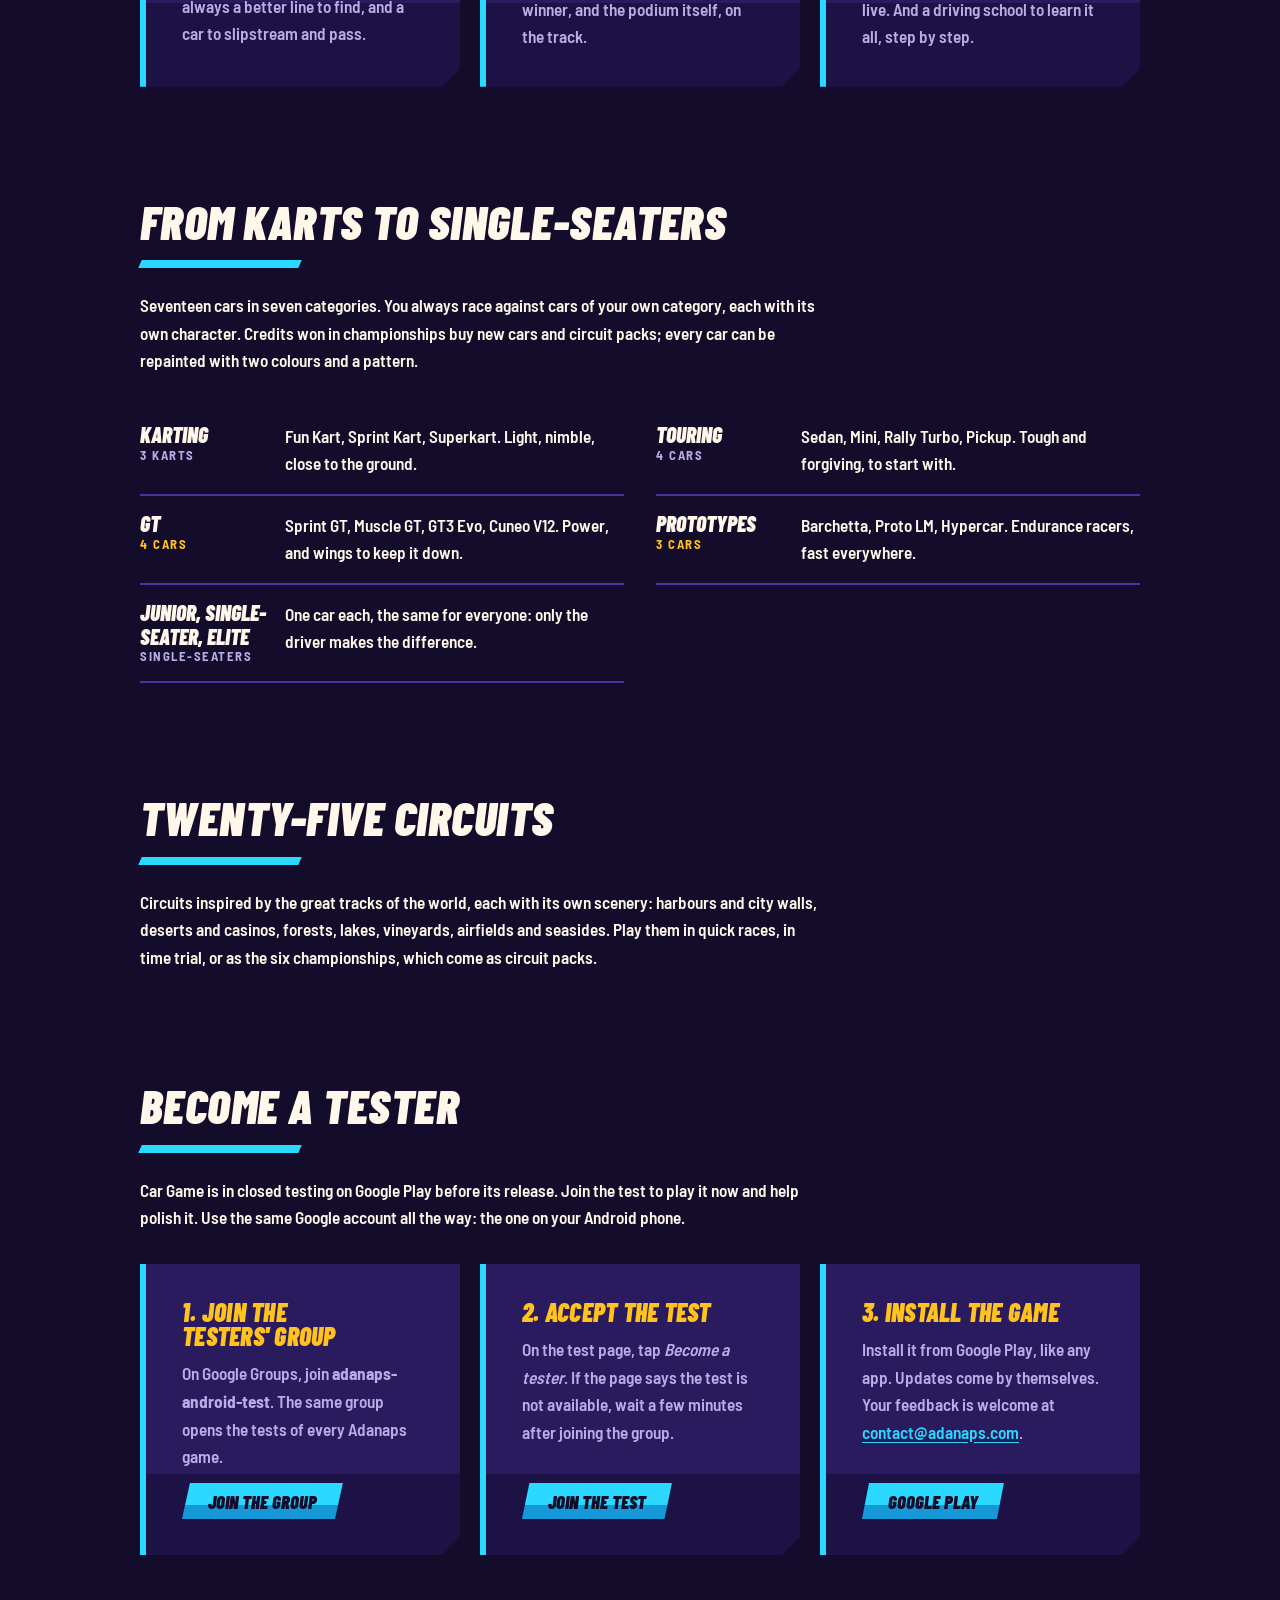
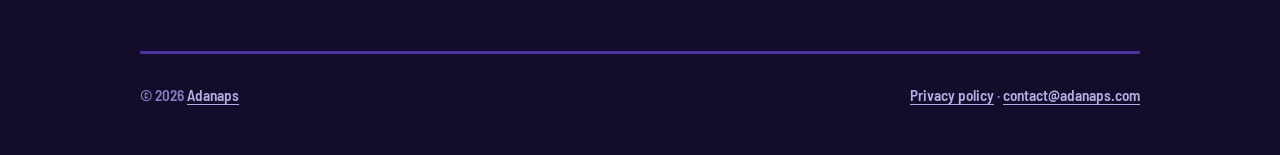
==== commit 20443631: "Car Game: single-seaters instead of Formula 1 Co-Authored-By: Claude Opus 5.5 <noreply@anthropic.com" ====
--- a/cargame/index.html
+++ b/cargame/index.html
@@ -6,7 +6,7 @@
 	<title>Car Game · Top-down racing</title>
 	<meta name="title-en" content="Car Game · Top-down racing">
 	<meta name="title-fr" content="Car Game · Course vue de haut">
-	<meta name="description" content="Car Game is a top-down racing game for Android, played with one thumb: 17 cars from karts to Formula 1, 25 circuits, six championships. Free, no account, plays offline.">
+	<meta name="description" content="Car Game is a top-down racing game for Android, played with one thumb: 17 cars from karts to single-seaters, 25 circuits, six championships. Free, no account, plays offline.">
 	<meta name="theme-color" content="#140c2b">
 	<meta property="og:title" content="Car Game">
 	<meta property="og:description" content="Race with one thumb. A top-down racing game for Android by Adanaps.">
@@ -34,8 +34,8 @@
 				<span class="kicker l-fr" lang="fr">La course, d'un seul pouce</span>
 				<h1 class="logo" style="margin-top: 14px;">Car Game</h1>
 				<div class="slash"></div>
-				<p class="lede l-en" lang="en">A top-down racing game for your phone, held upright. The car handles the throttle: you steer, with your thumb anywhere on the screen. Seventeen cars from karts to Formula 1, twenty-five circuits around the world, and six championships to win.</p>
-				<p class="lede l-fr" lang="fr">Un jeu de course vu de haut, pour le téléphone tenu droit. La voiture gère l'accélérateur : tu diriges, le pouce n'importe où sur l'écran. Dix-sept voitures du kart à la Formule 1, vingt-cinq circuits autour du monde, et six championnats à gagner.</p>
+				<p class="lede l-en" lang="en">A top-down racing game for your phone, held upright. The car handles the throttle: you steer, with your thumb anywhere on the screen. Seventeen cars from karts to single-seaters, twenty-five circuits around the world, and six championships to win.</p>
+				<p class="lede l-fr" lang="fr">Un jeu de course vu de haut, pour le téléphone tenu droit. La voiture gère l'accélérateur : tu diriges, le pouce n'importe où sur l'écran. Dix-sept voitures du kart aux monoplaces, vingt-cinq circuits autour du monde, et six championnats à gagner.</p>
 				<div class="actions" style="margin-top: 28px;">
 					<a class="button" href="#test"><span class="l-en" lang="en">Become a tester</span><span class="l-fr" lang="fr">Deviens testeur</span></a>
 					<span class="button soon l-en" lang="en">Coming soon on Google Play</span>
@@ -54,21 +54,21 @@
 		<section>
 			<div class="shots l-en" lang="en" tabindex="0" aria-label="Screenshots">
 				<img src="img/1-gt-en.webp" width="720" height="1280" loading="lazy" alt="A pack of GT cars in the first corner of the Ardennes circuit">
-				<img src="img/2-formula-1-en.webp" width="720" height="1280" loading="lazy" alt="Formula 1 cars bumping wheels between the buildings of a city circuit">
+				<img src="img/2-single-seaters-en.webp" width="720" height="1280" loading="lazy" alt="Single-seaters bumping wheels between the buildings of a city circuit">
 				<img src="img/4-karting-en.webp" width="720" height="1280" loading="lazy" alt="Karts sliding through a corner, past the kerbs and the tyre walls">
 				<img src="img/7-podium-en.webp" width="720" height="1280" loading="lazy" alt="The championship podium, under confetti">
 				<img src="img/6-time-attack-en.webp" width="720" height="1280" loading="lazy" alt="Time trial: the ghost of the best lap, just behind the car">
 				<img src="img/3-garage-en.webp" width="720" height="1280" loading="lazy" alt="The garage: the Hypercar on its turntable, with its stats">
-				<img src="img/8-menu-en.webp" width="720" height="1280" loading="lazy" alt="The main menu, with a Formula 1 on its turntable">
+				<img src="img/8-menu-en.webp" width="720" height="1280" loading="lazy" alt="The main menu, with a single-seater on its turntable">
 			</div>
 			<div class="shots l-fr" lang="fr" tabindex="0" aria-label="Captures d'écran">
 				<img src="img/1-gt-fr.webp" width="720" height="1280" loading="lazy" alt="Un peloton de GT dans le premier virage du circuit des Ardennes">
-				<img src="img/2-formula-1-fr.webp" width="720" height="1280" loading="lazy" alt="Des Formule 1 au contact entre les immeubles d'un circuit urbain">
+				<img src="img/2-single-seaters-fr.webp" width="720" height="1280" loading="lazy" alt="Des monoplaces au contact entre les immeubles d'un circuit urbain">
 				<img src="img/4-karting-fr.webp" width="720" height="1280" loading="lazy" alt="Des karts en glisse dans un virage, le long des vibreurs et des pneus">
 				<img src="img/7-podium-fr.webp" width="720" height="1280" loading="lazy" alt="Le podium du championnat, sous les confettis">
 				<img src="img/6-time-attack-fr.webp" width="720" height="1280" loading="lazy" alt="Le contre-la-montre : le fantôme du meilleur tour, juste derrière la voiture">
 				<img src="img/3-garage-fr.webp" width="720" height="1280" loading="lazy" alt="Le garage : l'Hypercar sur son plateau, avec ses caractéristiques">
-				<img src="img/8-menu-fr.webp" width="720" height="1280" loading="lazy" alt="Le menu principal, avec une Formule 1 sur son plateau">
+				<img src="img/8-menu-fr.webp" width="720" height="1280" loading="lazy" alt="Le menu principal, avec une monoplace sur son plateau">
 			</div>
 		</section>
 
@@ -99,8 +99,8 @@
 		</section>
 
 		<section>
-			<h2 class="l-en" lang="en">From karts to Formula 1</h2>
-			<h2 class="l-fr" lang="fr">Du kart à la Formule 1</h2>
+			<h2 class="l-en" lang="en">From karts to single-seaters</h2>
+			<h2 class="l-fr" lang="fr">Du kart aux monoplaces</h2>
 			<div class="slash"></div>
 			<p class="l-en" lang="en">Seventeen cars in seven categories. You always race against cars of your own category, each with its own character. Credits won in championships buy new cars and circuit packs; every car can be repainted with two colours and a pattern.</p>
 			<p class="l-fr" lang="fr">Dix-sept voitures dans sept catégories. Tu cours toujours contre des voitures de ta catégorie, chacune avec son caractère. Les crédits gagnés en championnat achètent de nouvelles voitures et des packs de circuits ; chaque voiture se repeint avec deux couleurs et un motif.</p>
@@ -117,7 +117,7 @@
 				<li><b>Prototypes<span class="power l-en" lang="en">3 cars</span><span class="power l-fr" lang="fr">3 voitures</span></b>
 					<span class="l-en" lang="en">Barchetta, Proto LM, Hypercar. Endurance racers, fast everywhere.</span>
 					<span class="l-fr" lang="fr">Barchetta, Proto LM, Hypercar. Des voitures d'endurance, rapides partout.</span></li>
-				<li><b class="l-en" lang="en">Formula 3, 2, 1<span class="power">Single-seaters</span></b><b class="l-fr" lang="fr">Formule 3, 2, 1<span class="power">Monoplaces</span></b>
+				<li><b class="l-en" lang="en">Junior, Single-seater, Elite<span class="power">Single-seaters</span></b><b class="l-fr" lang="fr">Junior, Monoplace, Élite<span class="power">Monoplaces</span></b>
 					<span class="l-en" lang="en">One car each, the same for everyone: only the driver makes the difference.</span>
 					<span class="l-fr" lang="fr">Une voiture chacune, la même pour tous : seul le pilote fait la différence.</span></li>
 			</ul>
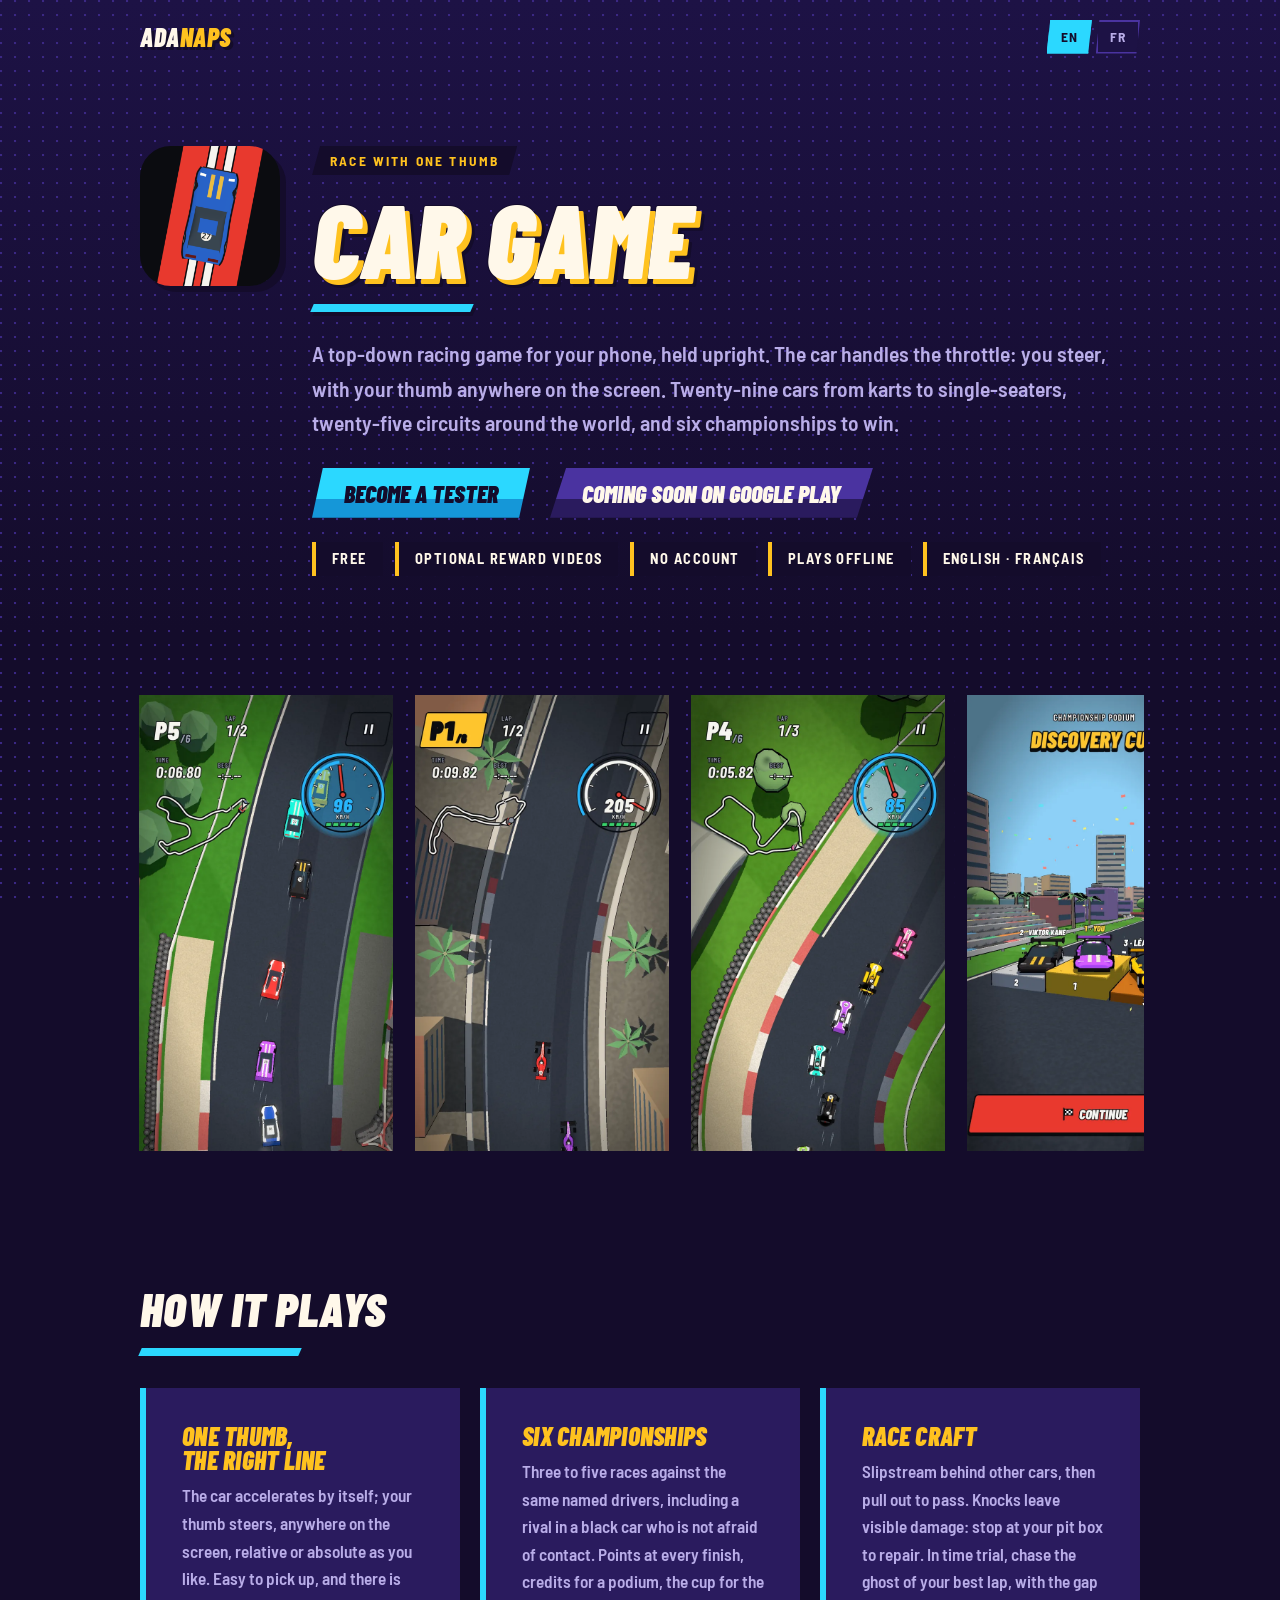
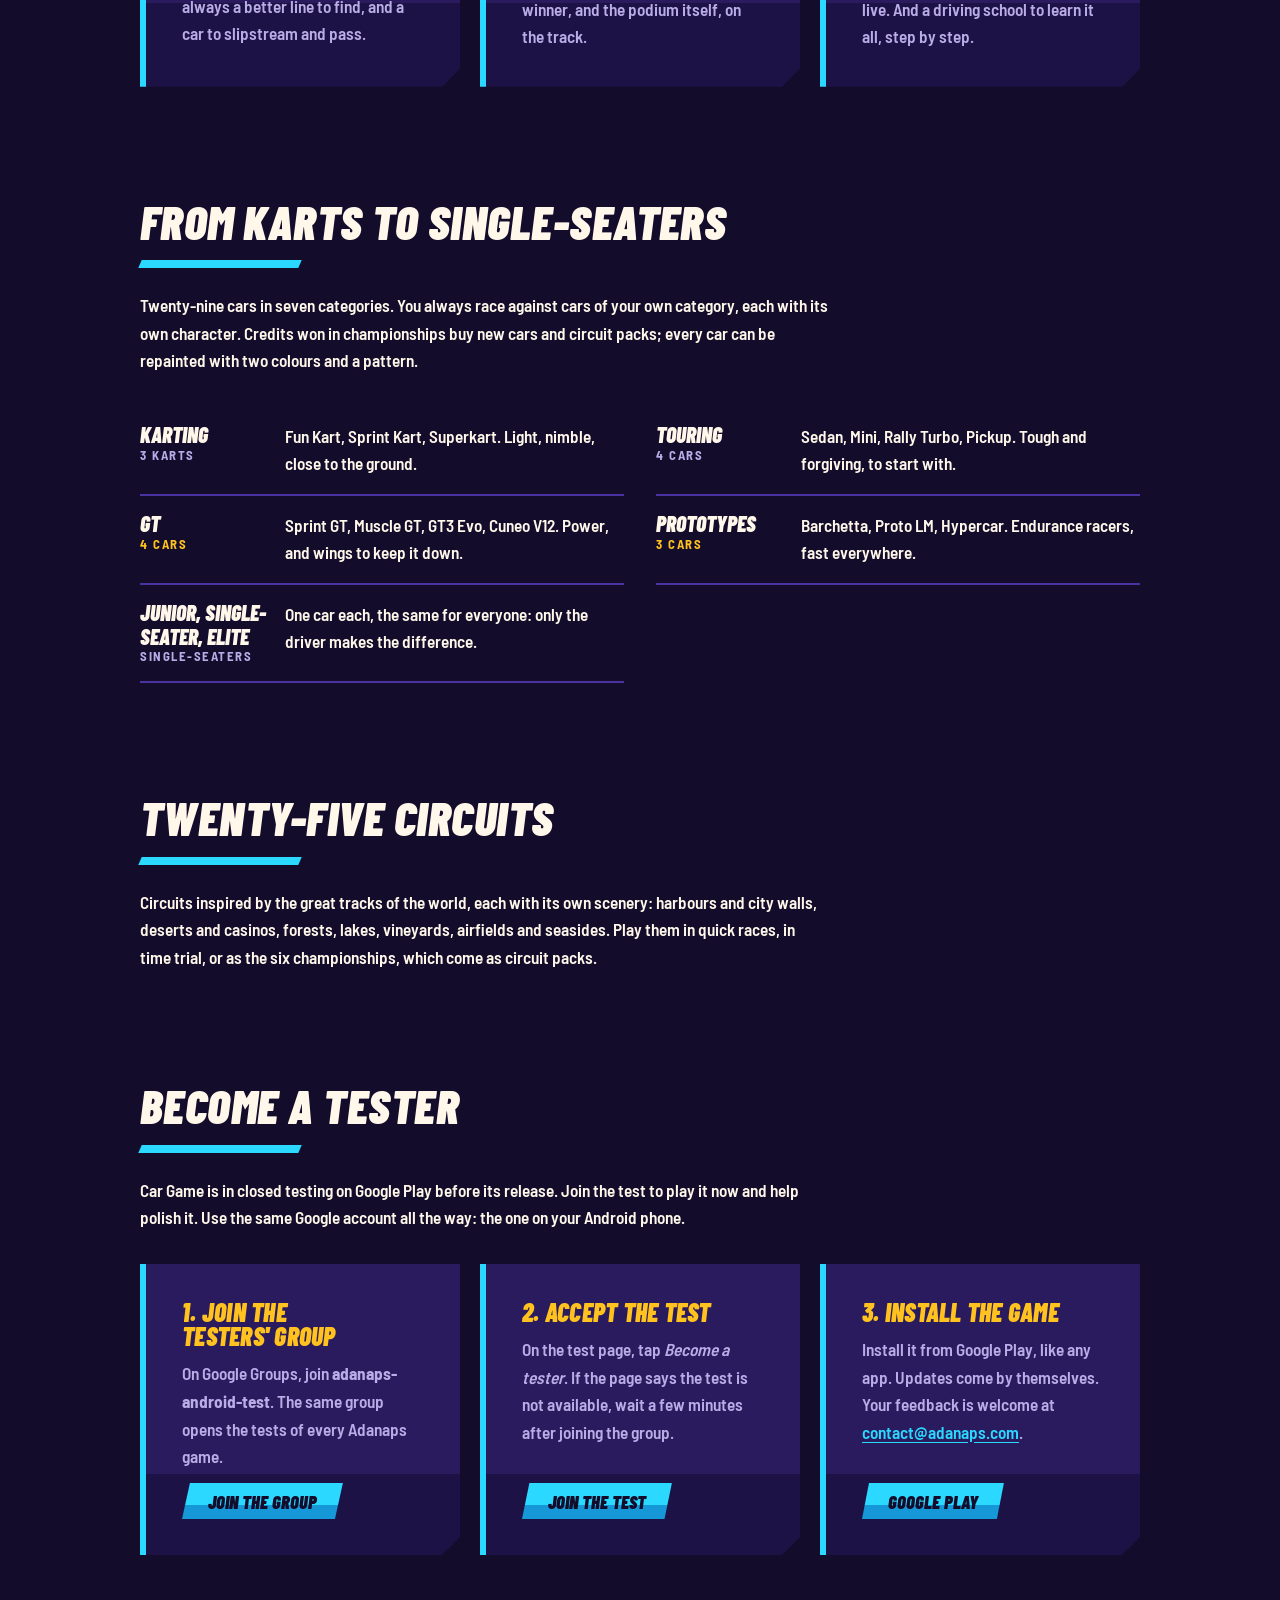
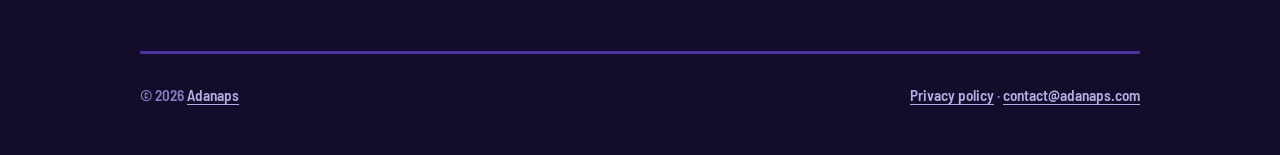
==== commit 2ad38129: "Car Game: 29 cars Co-Authored-By: Claude Opus 5.5 <noreply@anthropic.com> Claude-Session: https://cl" ====
--- a/cargame/index.html
+++ b/cargame/index.html
@@ -6,7 +6,7 @@
 	<title>Car Game · Top-down racing</title>
 	<meta name="title-en" content="Car Game · Top-down racing">
 	<meta name="title-fr" content="Car Game · Course vue de haut">
-	<meta name="description" content="Car Game is a top-down racing game for Android, played with one thumb: 17 cars from karts to single-seaters, 25 circuits, six championships. Free, no account, plays offline.">
+	<meta name="description" content="Car Game is a top-down racing game for Android, played with one thumb: 29 cars from karts to single-seaters, 25 circuits, six championships. Free, no account, plays offline.">
 	<meta name="theme-color" content="#140c2b">
 	<meta property="og:title" content="Car Game">
 	<meta property="og:description" content="Race with one thumb. A top-down racing game for Android by Adanaps.">
@@ -34,8 +34,8 @@
 				<span class="kicker l-fr" lang="fr">La course, d'un seul pouce</span>
 				<h1 class="logo" style="margin-top: 14px;">Car Game</h1>
 				<div class="slash"></div>
-				<p class="lede l-en" lang="en">A top-down racing game for your phone, held upright. The car handles the throttle: you steer, with your thumb anywhere on the screen. Seventeen cars from karts to single-seaters, twenty-five circuits around the world, and six championships to win.</p>
-				<p class="lede l-fr" lang="fr">Un jeu de course vu de haut, pour le téléphone tenu droit. La voiture gère l'accélérateur : tu diriges, le pouce n'importe où sur l'écran. Dix-sept voitures du kart aux monoplaces, vingt-cinq circuits autour du monde, et six championnats à gagner.</p>
+				<p class="lede l-en" lang="en">A top-down racing game for your phone, held upright. The car handles the throttle: you steer, with your thumb anywhere on the screen. Twenty-nine cars from karts to single-seaters, twenty-five circuits around the world, and six championships to win.</p>
+				<p class="lede l-fr" lang="fr">Un jeu de course vu de haut, pour le téléphone tenu droit. La voiture gère l'accélérateur : tu diriges, le pouce n'importe où sur l'écran. Vingt-neuf voitures du kart aux monoplaces, vingt-cinq circuits autour du monde, et six championnats à gagner.</p>
 				<div class="actions" style="margin-top: 28px;">
 					<a class="button" href="#test"><span class="l-en" lang="en">Become a tester</span><span class="l-fr" lang="fr">Deviens testeur</span></a>
 					<span class="button soon l-en" lang="en">Coming soon on Google Play</span>
@@ -102,8 +102,8 @@
 			<h2 class="l-en" lang="en">From karts to single-seaters</h2>
 			<h2 class="l-fr" lang="fr">Du kart aux monoplaces</h2>
 			<div class="slash"></div>
-			<p class="l-en" lang="en">Seventeen cars in seven categories. You always race against cars of your own category, each with its own character. Credits won in championships buy new cars and circuit packs; every car can be repainted with two colours and a pattern.</p>
-			<p class="l-fr" lang="fr">Dix-sept voitures dans sept catégories. Tu cours toujours contre des voitures de ta catégorie, chacune avec son caractère. Les crédits gagnés en championnat achètent de nouvelles voitures et des packs de circuits ; chaque voiture se repeint avec deux couleurs et un motif.</p>
+			<p class="l-en" lang="en">Twenty-nine cars in seven categories. You always race against cars of your own category, each with its own character. Credits won in championships buy new cars and circuit packs; every car can be repainted with two colours and a pattern.</p>
+			<p class="l-fr" lang="fr">Vingt-neuf voitures dans sept catégories. Tu cours toujours contre des voitures de ta catégorie, chacune avec son caractère. Les crédits gagnés en championnat achètent de nouvelles voitures et des packs de circuits ; chaque voiture se repeint avec deux couleurs et un motif.</p>
 			<ul class="ships">
 				<li><b>Karting<span class="power">3 karts</span></b>
 					<span class="l-en" lang="en">Fun Kart, Sprint Kart, Superkart. Light, nimble, close to the ground.</span>
